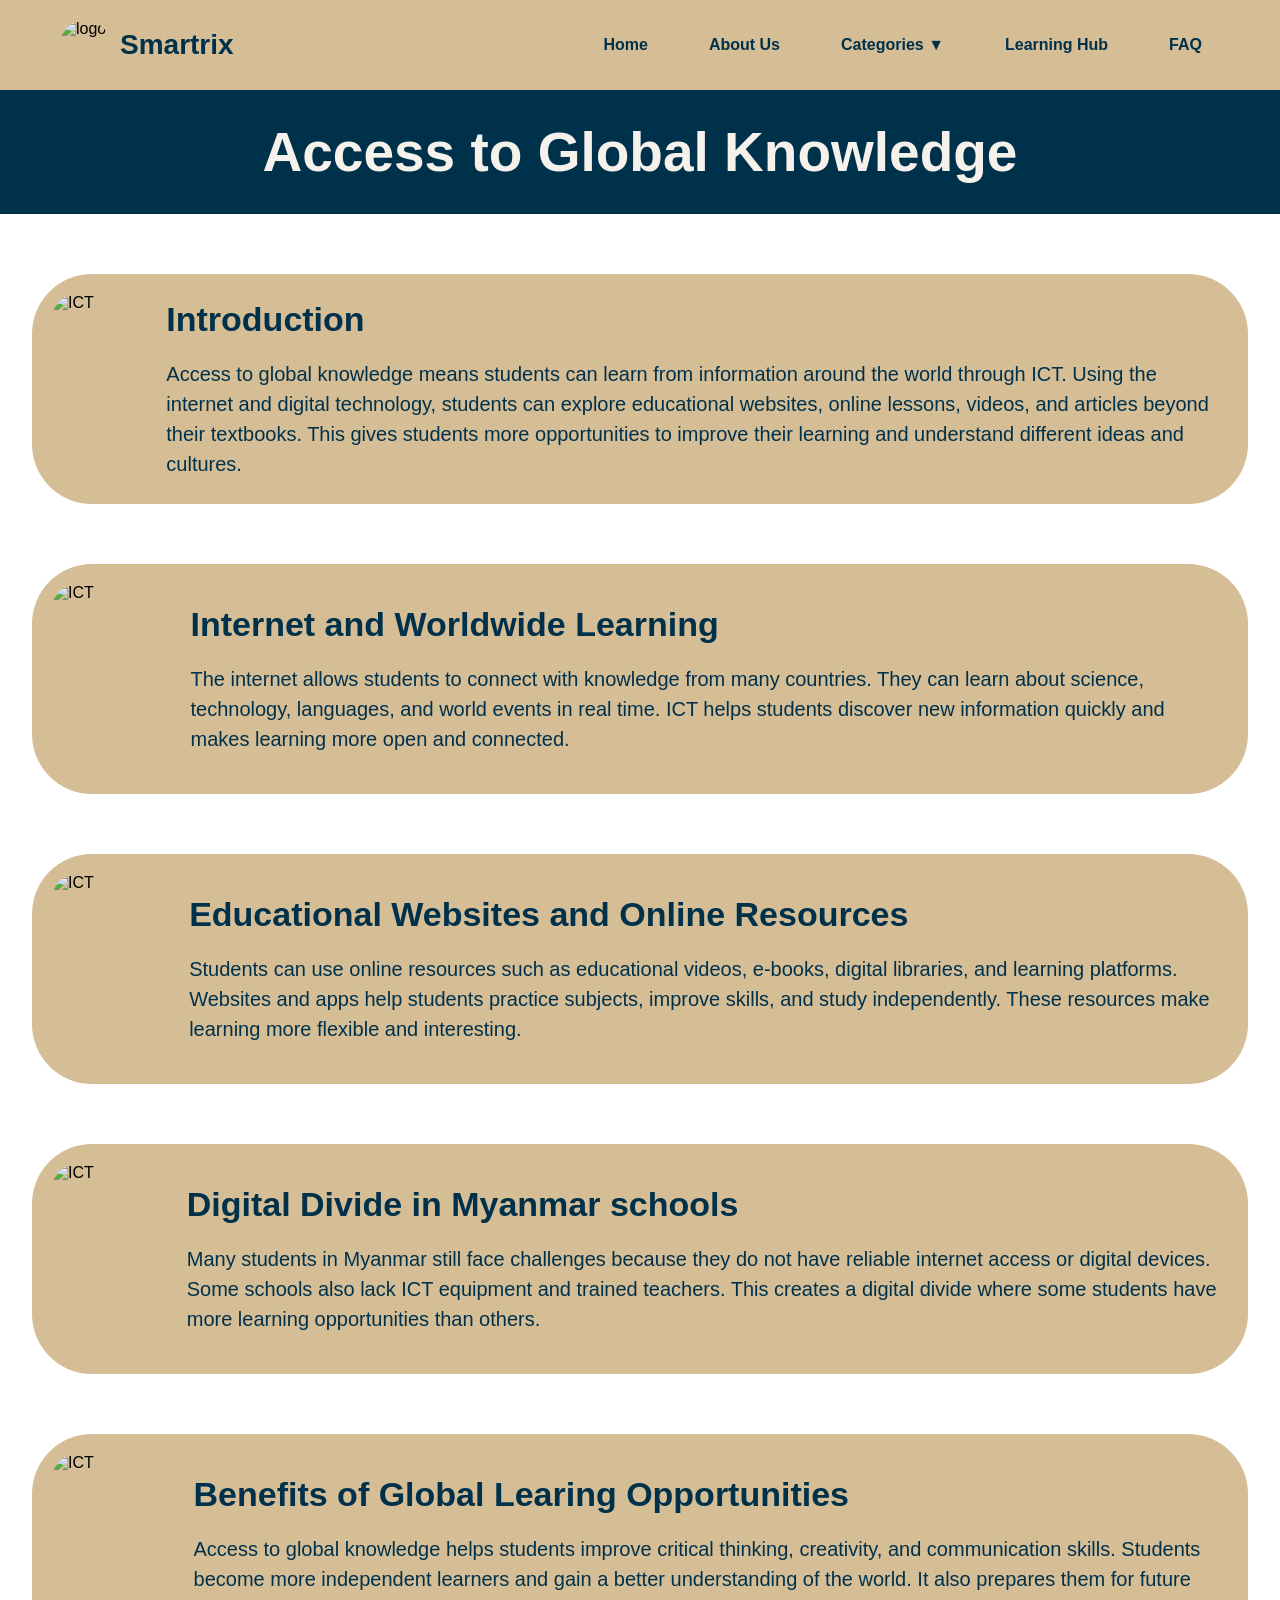
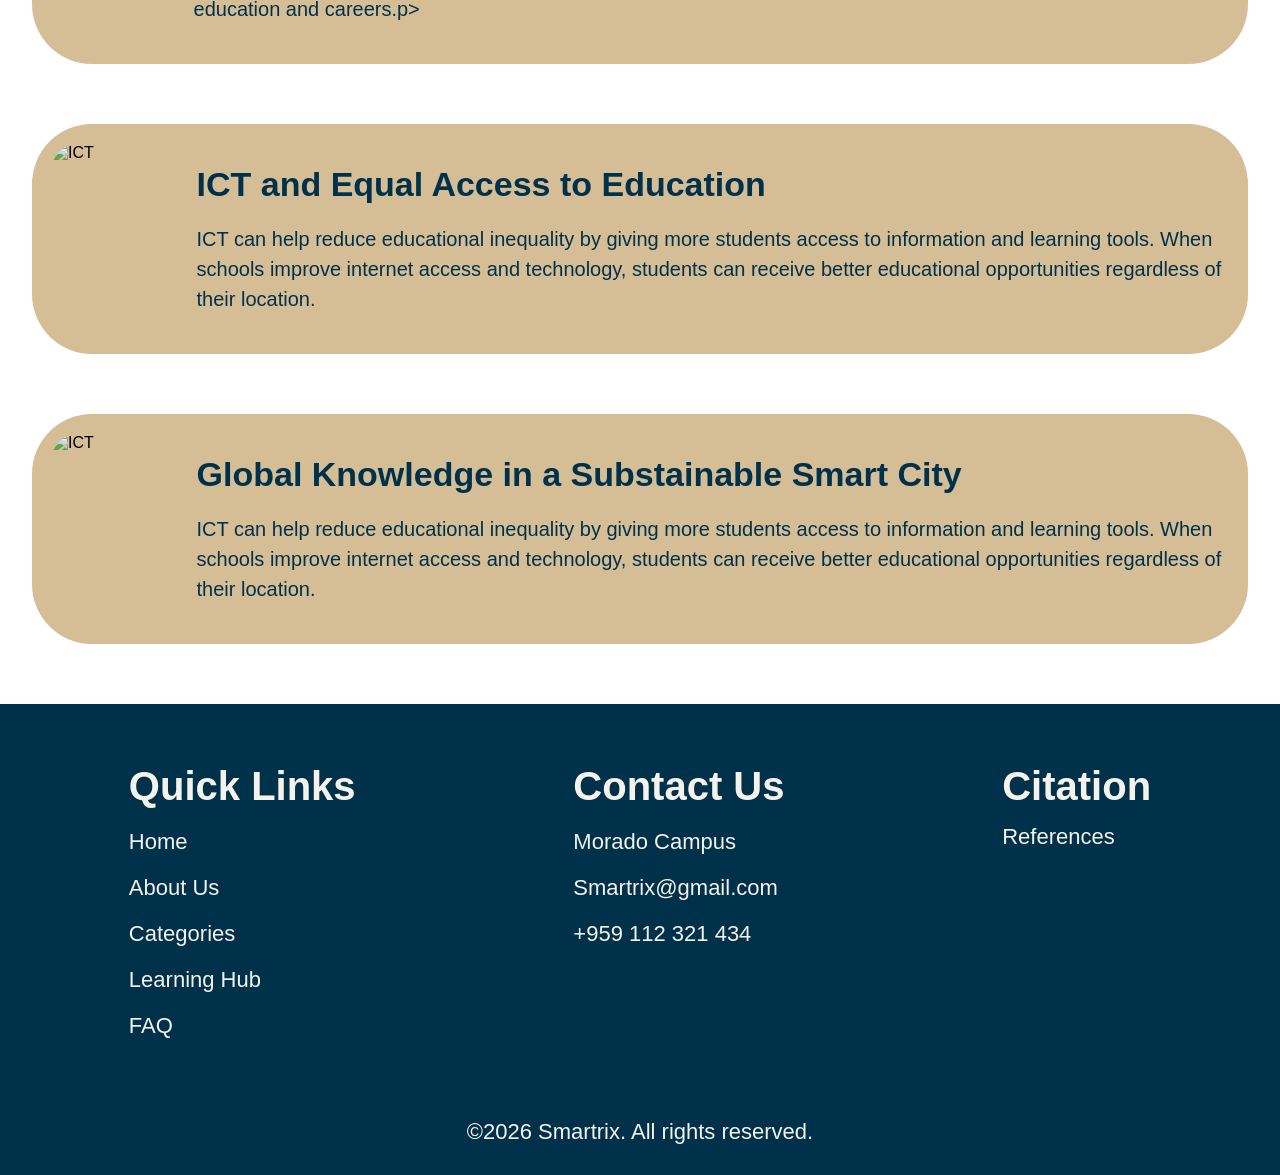
==== 4_global-knowledge.html @ ef8c8a11 "Add files via upload" ====
<!DOCTYPE html>
<html lang="en">
<head>
    <meta charset="UTF-8">
    <meta name="viewport" content="width=device-width, initial-scale=1.0">
    <title>Digital-Learning</title>
    <link rel="stylesheet" href="5_style.css">
    <link rel="icon" href="Icon/LOGO.ico">
</head>
<body>
    <!--Navbar--> 
   <div class="navbar">
    <div class="logo">
        <img src="icon/LOGO.ico" alt="logo">    
        <h1>Smartrix</h1>
    </div>

    <div class="navbar-links">
        <nav>
        <a href="index.html">Home</a>
        <a href="2_About Us.html">About Us</a>
        <div class="dropdown">
            <a href="3_Categories.html">Categories ▼</a>
        <div class="dropdown-content">
            <a href="4_global-knowledge.html">Access to Global Knowledge</a>
            <a href="5_digital-learning.html">Digital Learning in Subjects</a>
            <a href="6_future-skills.html">Skills for the Future</a>
        </div>
        </div>
        
        <a href="8_learning-hub.html">Learning Hub</a>
        <a href="7_FAQ.html">FAQ</a>
        </nav>
    </div>
    </div>
      <!--Header-->
    <div class="header">
        <h1>Access to Global Knowledge</h1>
    </div>
    <!--Container-->
    <div class="container">
        <!--1-->
        <div class="card">
            <img src="Image/ICT1.png" alt="ICT">
            <div class="content">
                <h2>Introduction</h2>
                <p>Access to global knowledge means students can learn from information around the world through ICT. Using the internet and digital technology, students can explore educational websites, online lessons, videos, and articles beyond their textbooks. This gives students more opportunities to improve their learning and understand different ideas and cultures.</p>
            </div>
        </div>
    
        <!--2-->
        <div class="card">
            <img src="Image/ICT2.png" alt="ICT">
            <div class="content">
                <h2>Internet and Worldwide Learning</h2>
                <p>The internet allows students to connect with knowledge from many countries. They can learn about science, technology, languages, and world events in real time. ICT helps students discover new information quickly and makes learning more open and connected.</p>
            </div>
        </div>

        <!--3-->
        <div class="card">
            <img src="Image/ICT4.png" alt="ICT">
            <div class="content">
                <h2>Educational Websites and Online Resources</h2>
                <p>Students can use online resources such as educational videos, e-books, digital libraries, and learning platforms. Websites and apps help students practice subjects, improve skills, and study independently. These resources make learning more flexible and interesting.</p>
            </div>
        </div>
        <!--4-->
        <div class="card">
            <img src="Image/ICT7.jpg" alt="ICT">
            <div class="content">
                <h2>Digital Divide in Myanmar schools</h2>
                <p>Many students in Myanmar still face challenges because they do not have reliable internet access or digital devices. Some schools also lack ICT equipment and trained teachers. This creates a digital divide where some students have more learning opportunities than others.</p>
            </div>
        </div>
        <!--5-->
        <div class="card">
            <img src="Image/ICT5.png" alt="ICT">
            <div class="content">
                <h2>Benefits of Global Learing Opportunities</h2>
                <p>Access to global knowledge helps students improve critical thinking, creativity, and communication skills. Students become more independent learners and gain a better understanding of the world. It also prepares them for future education and careers.p>
            </div>
        </div>
        <!--6-->
        <div class="card">
            <img src="Image/ICT6.png" alt="ICT">
            <div class="content">
                <h2>ICT and Equal Access to Education</h2>
                <p>ICT can help reduce educational inequality by giving more students access to information and learning tools. When schools improve internet access and technology, students can receive better educational opportunities regardless of their location.</p>
            </div>
        </div>
        <!--7-->
        <div class="card">
            <img src="Image/ICT33.jpg" alt="ICT">
            <div class="content">
                <h2>Global Knowledge in a Substainable Smart City</h2>
                <p>ICT can help reduce educational inequality by giving more students access to information and learning tools. When schools improve internet access and technology, students can receive better educational opportunities regardless of their location.</p>
            </div>
        </div>
    </div>
    <!--footer-->
   <div class="footer">

    <div class="footer-box">
        <h3>Quick Links</h3>
        <p>Home</p>
        <p>About Us</p>
        <p>Categories</p>
        <p>Learning Hub</p>
        <p>FAQ</p>
    </div>

    <div class="footer-box">
        <h3>Contact Us</h3>
        <p>Morado Campus</p>
        <p>Smartrix@gmail.com</p>
        <p>+959 112 321 434</p>
    </div>

    <div class="footer-box">
        <h3>Citation</h3>
<a href="https://canva.link/z9au7h1jlpu8qdz" target="_blank" id="References">References</a>
    </div>
    </div>
    <!--Copyright-->

    <div class="copyright">
        <p>©2026 Smartrix. All rights reserved.</p>
    </div>
</body>
</html>
---- 5_style.css ----
*{
    margin: 0;
    padding: 0;
    box-sizing: border-box;
    font-family: 'Trebuchet MS', 'Lucida Sans Unicode', 'Lucida Grande', 'Lucida Sans', Arial, sans-serif;
}
/*NAVBAR*/

.navbar{
    display: flex;
    justify-content: space-between;
    align-items: center;
    padding: 20px 60px;
    background-color: #D5BD96;
}
.logo{
    display: flex;
    align-items: center;
    gap: 10px;
}
.logo img{
    width: 50px;
    height: 50px;
    border-radius: 50%;
    object-fit: cover;
}
.logo h1 {
    color: #00314B;
    font-size: 28px;
}
.navbar-links nav {
    display: flex;
    align-items: center;
    gap: 25px;
}
.navbar-links nav a, .dropbtn{
    text-decoration: none;
    color: #00314B;
    font-weight: bold;
    padding: 10px 18px;
    border-radius: 10px;
    display: inline-block;
}
.navbar-links nav a:hover, .dropbtn:hover{
    color: #F5F1EB;
    background-color: #00314B;
    transition: 0.3s;
}
.navbar-links nav a:hover{
    background-color: #00314B;
    color: #F5F1EB;
}
.active{
    background-color: #D5BD96;
}
.header{
    text-align: center;
    padding: 30px;
    background-color: #00314B;
}
.header h1{
    font-size: 55px;
    color: #F5F1EB;
}
/*container*/
.container{
    width: 95%;
    margin: 60px auto;
}
/*cARD*/
.card{
    background-color: #D5BD96;
    padding: 20px;
    gap: 40px;
    border-radius: 60px;
    display: flex;
    align-items: center;
    margin-bottom: 60px;
}
/*Image*/
.card img{
    width: 220px;
    height: 190px;
    object-fit: cover;
    border-radius: 25px;
}
/*content*/
.content h2{
    font-size: 34px;
    color: #00314B;
    margin-bottom: 20px;
}
.content p{
    font-size: 20px;
    line-height: 1.5;
    color: #00314B;
}
/*Footer*/

.footer {
    display: flex;
    justify-content: space-around;
    background-color:#00314B;
    color: #F5F1EB;
    padding: 60px 20px;
    
}
.footer h3{
    margin-bottom: 15px;
    font-size: 40px;
}
.footer-box p{
    margin: 20px 0;
    font-size: 22px;
}
/*copyright*/
.copyright{
    background-color: #00314B;
    color: #F5F1EB;
    text-align: center;
    padding-bottom: 30px;
    font-size: 22px;
}
.dropdown{
    position: relative;
    display: inline-block;
}
.dropbtn{
    text-decoration: none;
    color: #00314B;
    font-size: 20px;
    padding: 10px;
}
.dropdown-content{
    display: none;
    position: absolute;
    background: #D5BD96;
    min-width: 320px;
    border-radius: 10px;
    z-index: 999;
    overflow: hidden;
}
.dropdown-content a{
    color: #D5BD96;
    padding: 15px 20px ;
    text-decoration: none;
    display: block;
    font-size: 18px;
    font-weight: bold;
}
.dropdown-content a:hover{
    background: #00314B;
    color: #F5F1EB;
}
.dropdown:hover .dropdown-content{
    display: block;
}
.footer-box a{
    color: #F5F1EB;
    text-decoration: none;
    font-size: 22px;
}
.footer-box a:hover{
    text-decoration: underline;
}
#References {
    color: #F5F1EB;
    text-decoration: none;
    font-size: 22px;
}
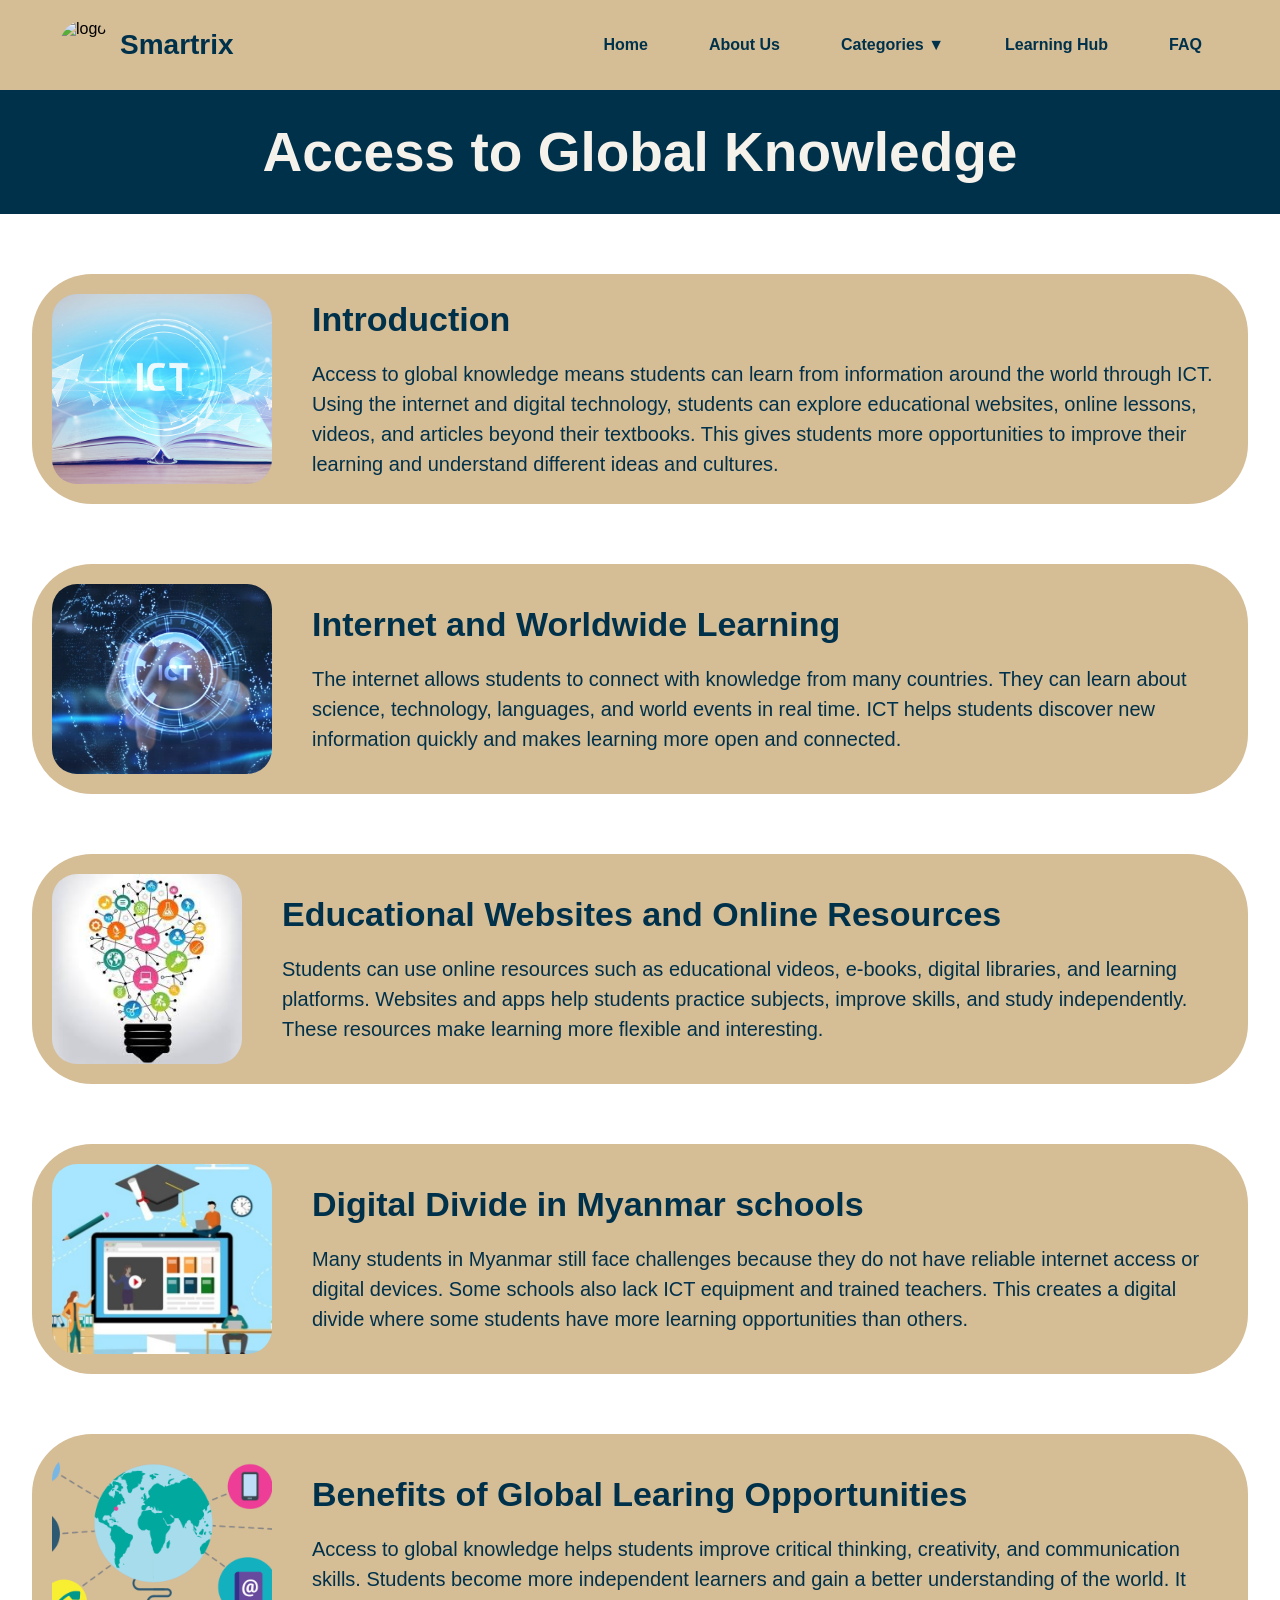
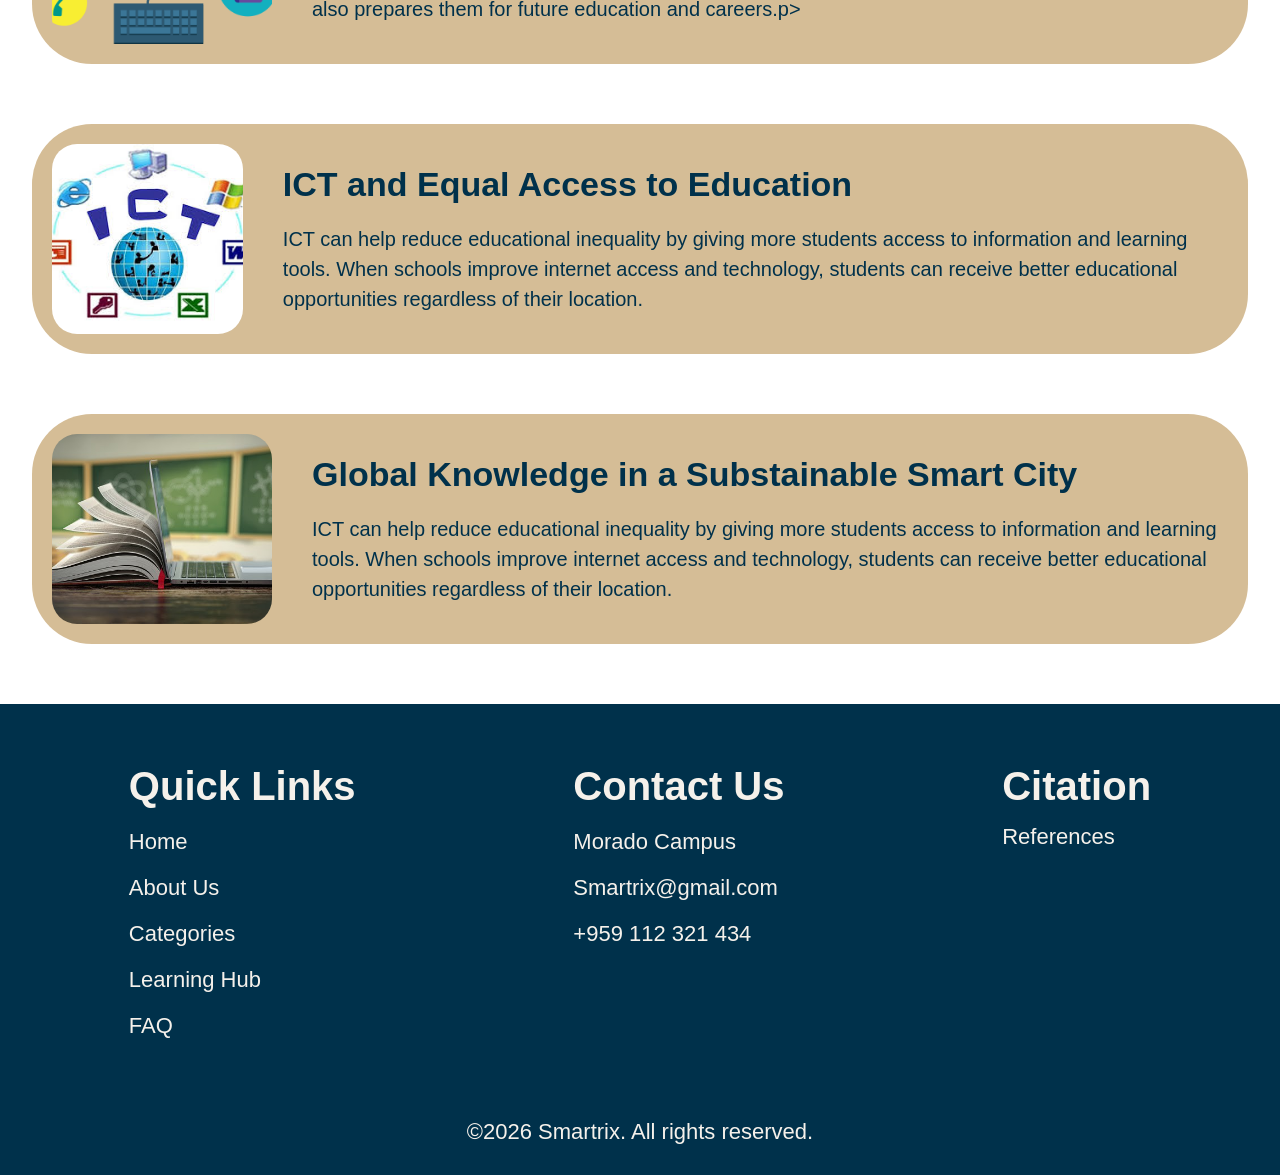
==== commit 8d30edec: "Update 4_global-knowledge.html" ====
--- a/4_global-knowledge.html
+++ b/4_global-knowledge.html
@@ -5,7 +5,7 @@
     <meta name="viewport" content="width=device-width, initial-scale=1.0">
     <title>Digital-Learning</title>
     <link rel="stylesheet" href="5_style.css">
-    <link rel="icon" href="Icon/LOGO.ico">
+     <link rel="icon" href="Icon/LOGO.ico">
 </head>
 <body>
     <!--Navbar--> 
@@ -128,4 +128,4 @@
         <p>©2026 Smartrix. All rights reserved.</p>
     </div>
 </body>
-</html>+</html>
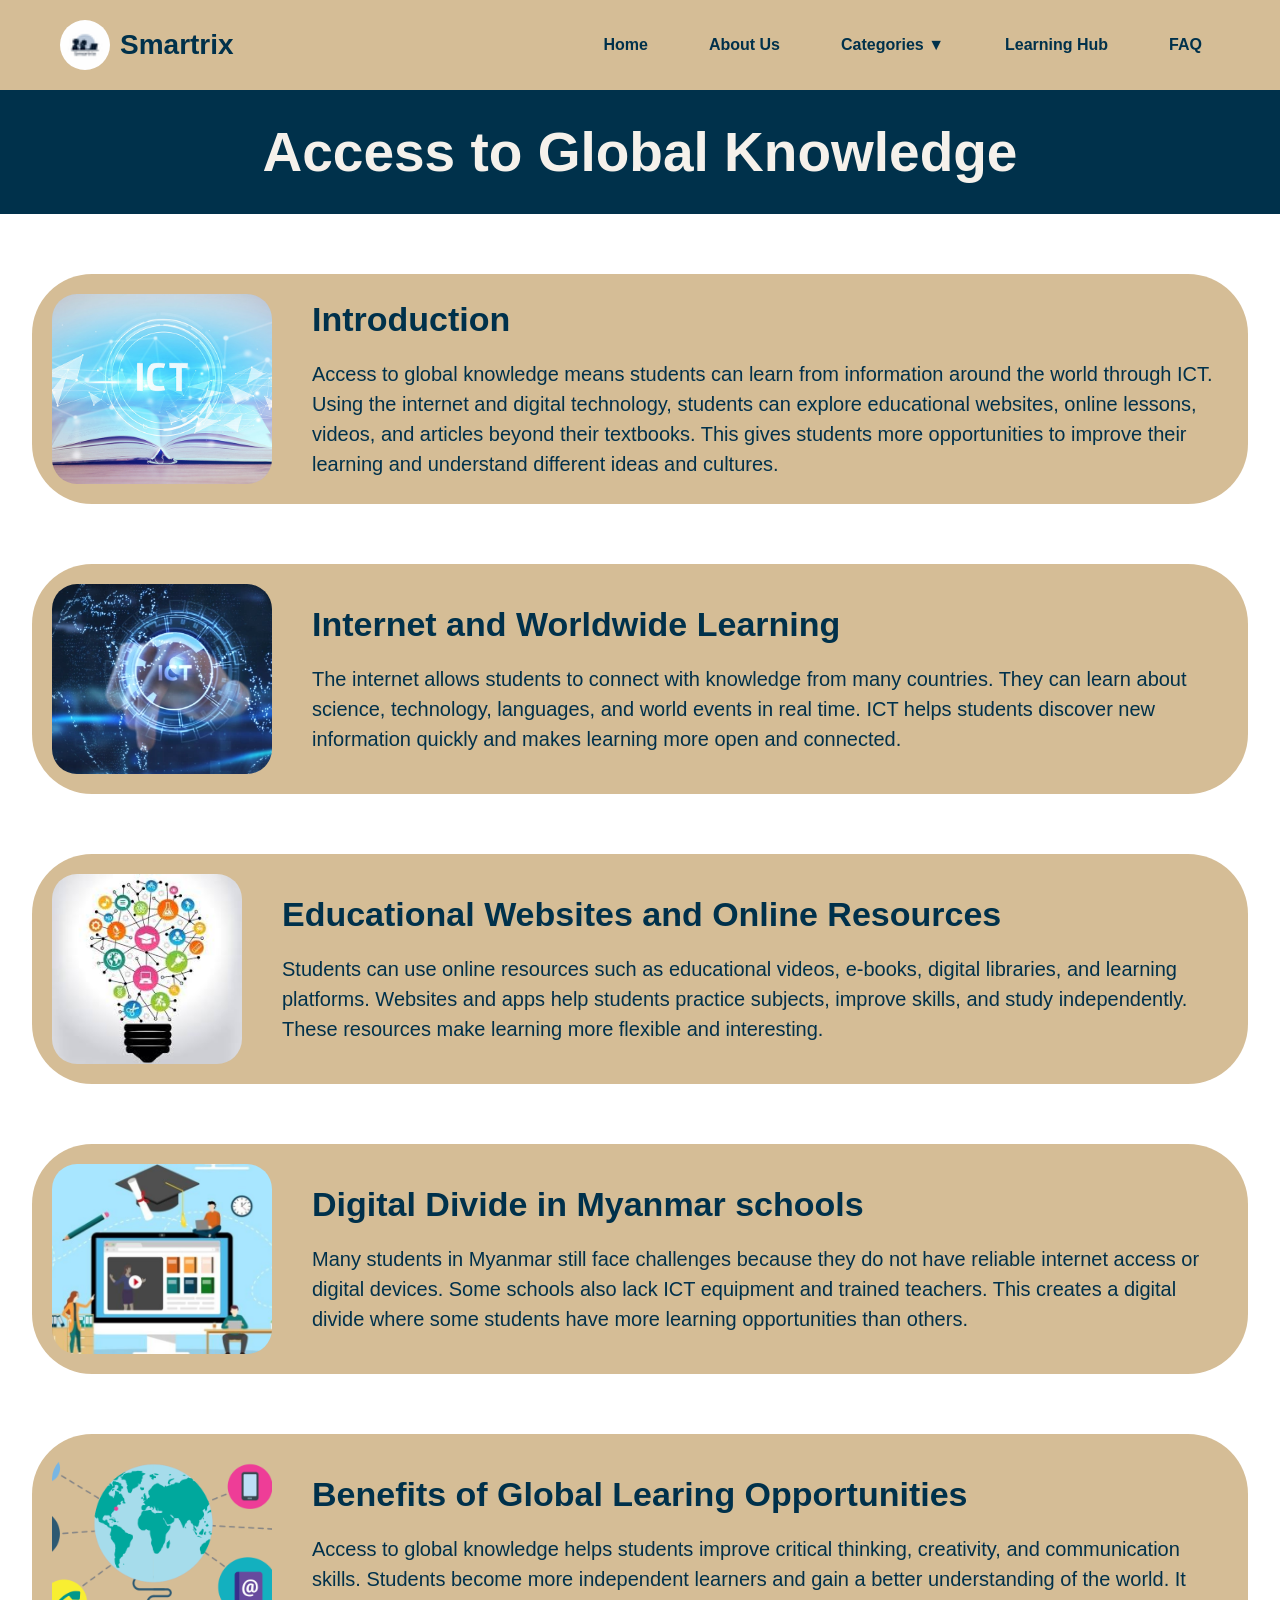
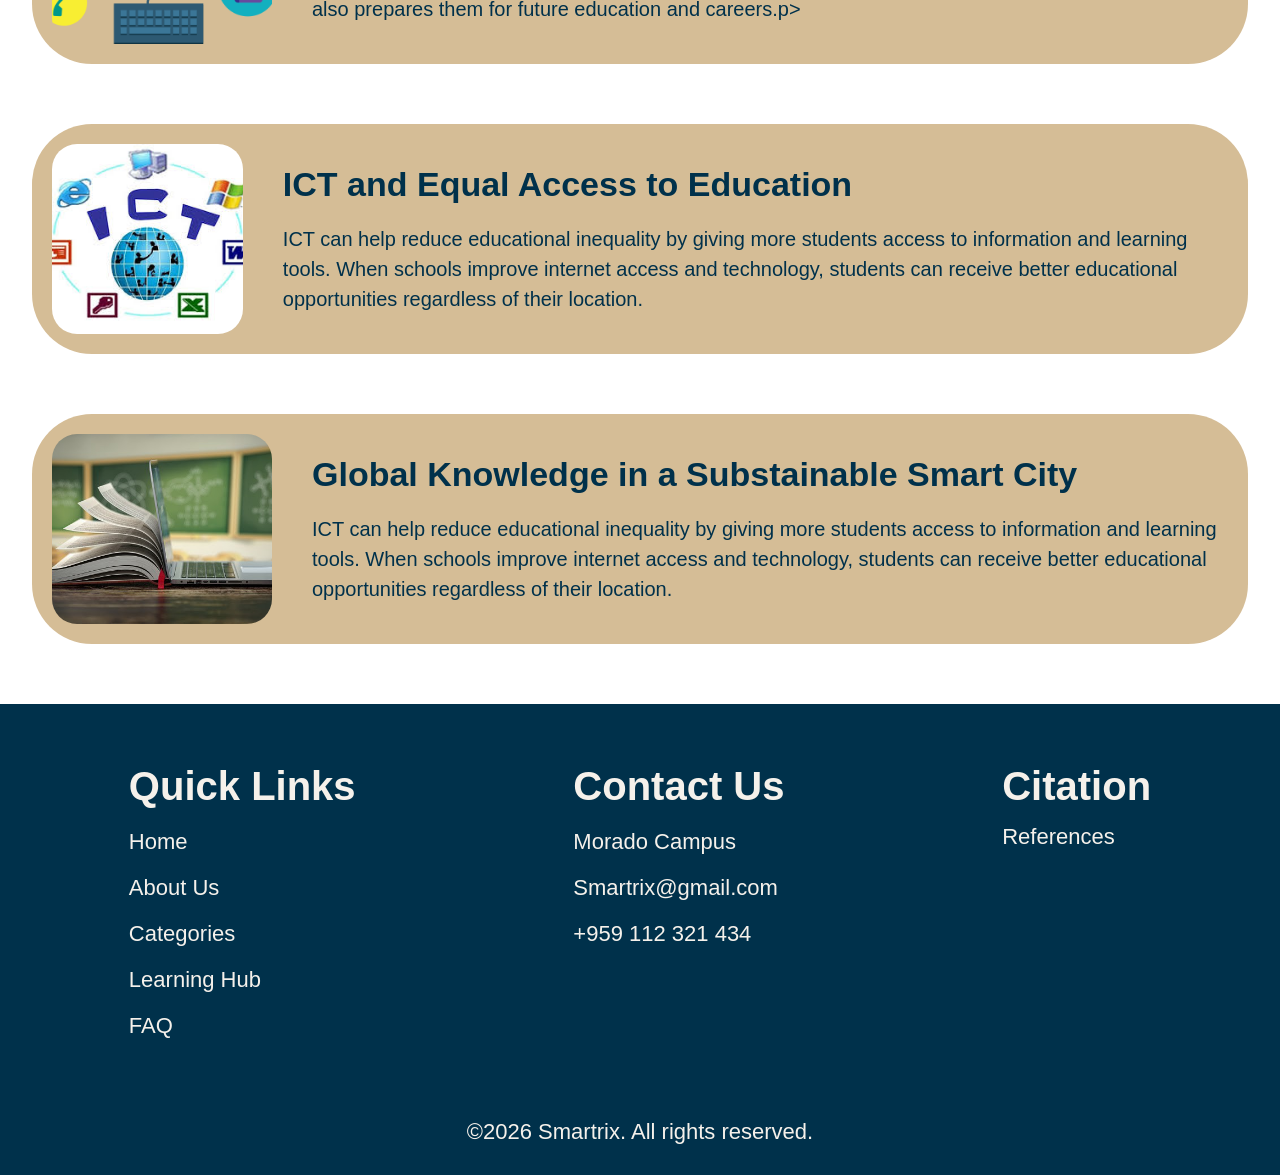
==== commit 6a95bae6: "Update 4_global-knowledge.html" ====
--- a/4_global-knowledge.html
+++ b/4_global-knowledge.html
@@ -11,7 +11,7 @@
     <!--Navbar--> 
    <div class="navbar">
     <div class="logo">
-        <img src="icon/LOGO.ico" alt="logo">    
+        <img src="Icon/LOGO.ico" alt="logo"> 
         <h1>Smartrix</h1>
     </div>
 
